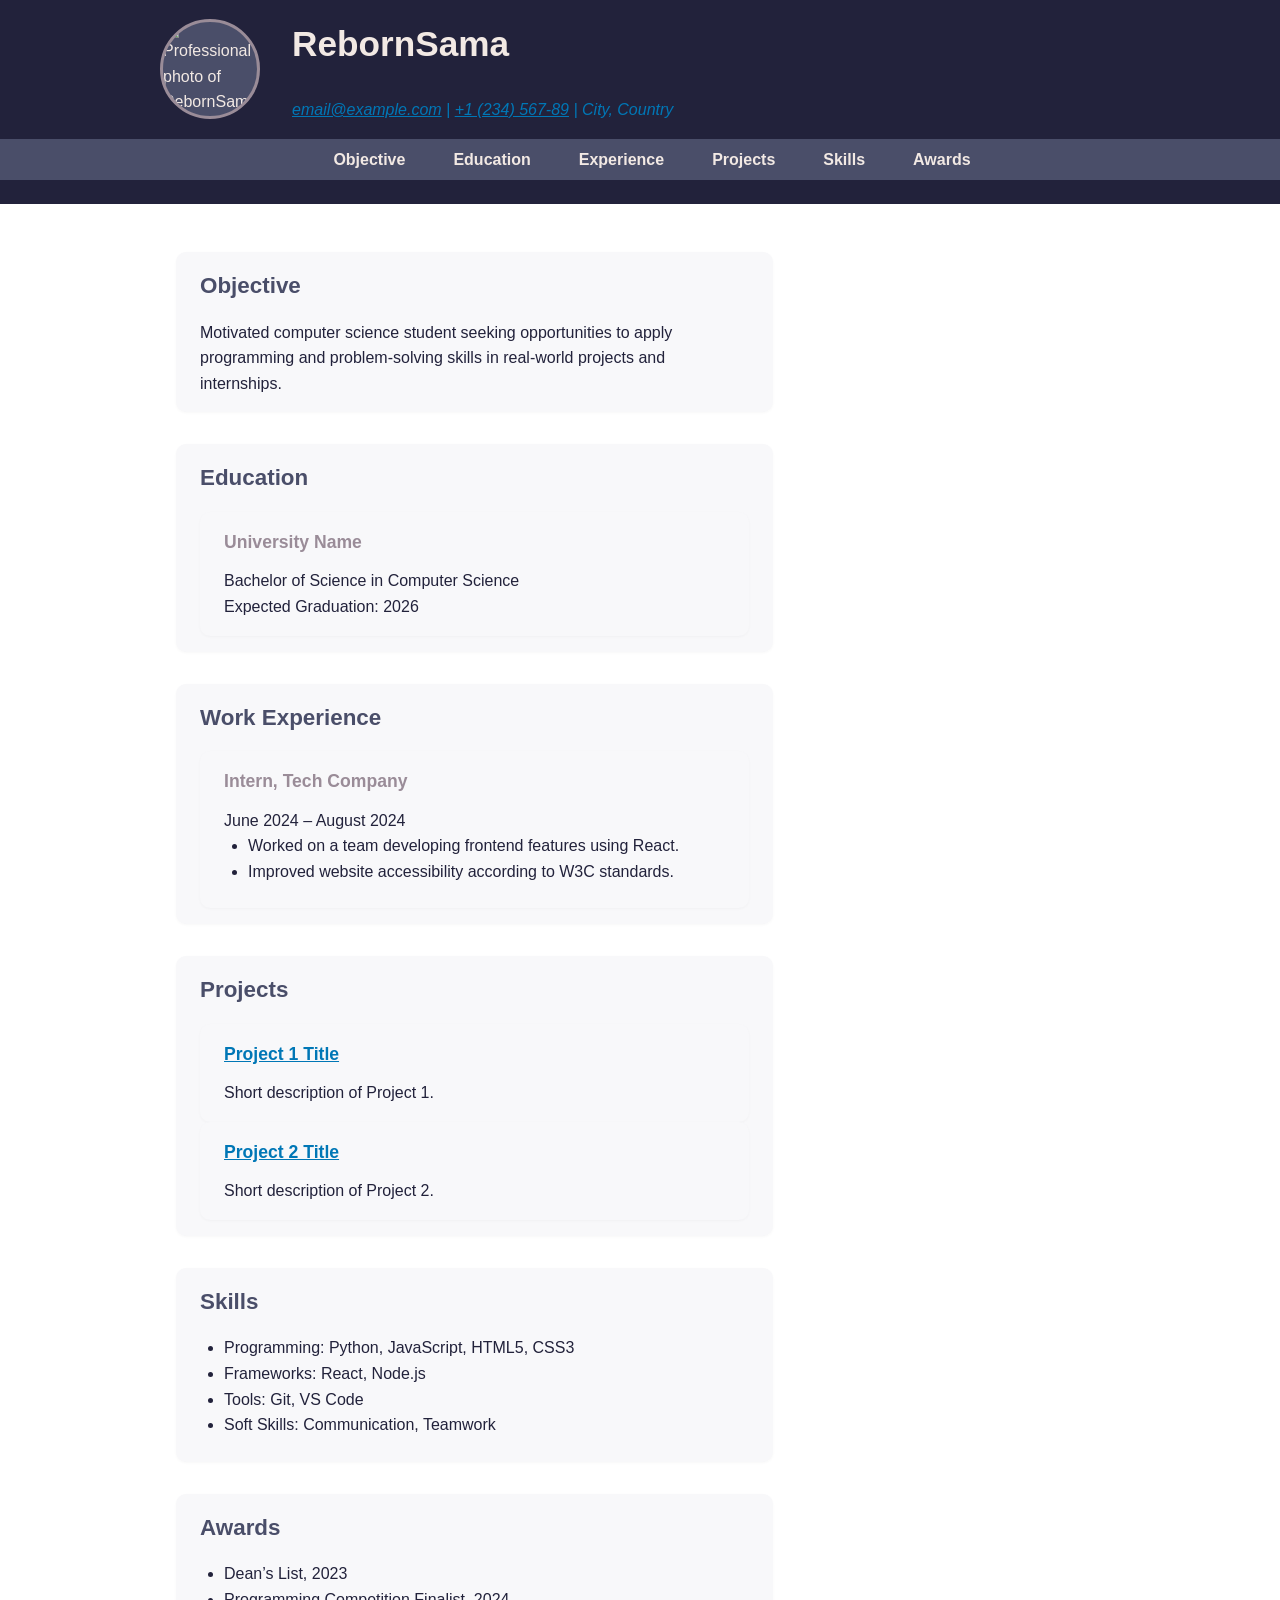
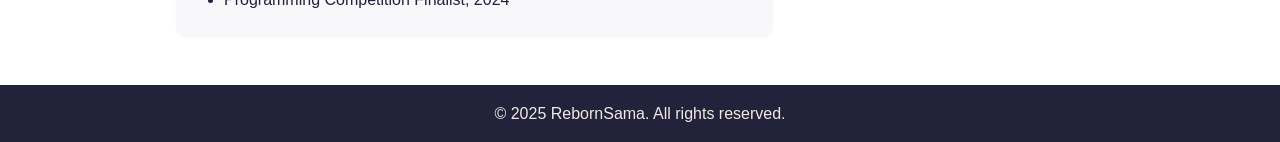
==== index.html @ 3f736b16 "test" ====
<!DOCTYPE html>
<html lang="en">
<head>
    <meta charset="UTF-8">
    <meta name="viewport" content="width=device-width, initial-scale=1.0">
    <title>Student Resume | RebornSama</title>
    <link rel="stylesheet" href="styles.css">
</head>
<body>
    <header>
        <div class="header-content">
            <img src="images/profile.jpg" alt="Professional photo of RebornSama" class="profile-photo">
            <div>
                <h1 id="name">RebornSama</h1>
                <address aria-label="Contact Information">
                    <a href="mailto:email@example.com">email@example.com</a> | 
                    <a href="tel:+123456789">+1 (234) 567-89</a> |
                    <span>City, Country</span>
                </address>
            </div>
        </div>
        <nav aria-label="Main Navigation">
            <ul>
                <li><a href="#objective">Objective</a></li>
                <li><a href="#education">Education</a></li>
                <li><a href="#experience">Experience</a></li>
                <li><a href="#projects">Projects</a></li>
                <li><a href="#skills">Skills</a></li>
                <li><a href="#awards">Awards</a></li>
            </ul>
        </nav>
    </header>
    <main>
        <section id="objective" aria-labelledby="objective-heading">
            <h2 id="objective-heading">Objective</h2>
            <p>Motivated computer science student seeking opportunities to apply programming and problem-solving skills in real-world projects and internships.</p>
        </section>
        <section id="education" aria-labelledby="education-heading">
            <h2 id="education-heading">Education</h2>
            <article>
                <h3>University Name</h3>
                <p>Bachelor of Science in Computer Science</p>
                <p>Expected Graduation: 2026</p>
            </article>
        </section>
        <section id="experience" aria-labelledby="experience-heading">
            <h2 id="experience-heading">Work Experience</h2>
            <article>
                <h3>Intern, Tech Company</h3>
                <p>June 2024 – August 2024</p>
                <ul>
                    <li>Worked on a team developing frontend features using React.</li>
                    <li>Improved website accessibility according to W3C standards.</li>
                </ul>
            </article>
        </section>
        <section id="projects" aria-labelledby="projects-heading">
            <h2 id="projects-heading">Projects</h2>
            <article>
                <h3><a href="project1.html">Project 1 Title</a></h3>
                <p>Short description of Project 1.</p>
            </article>
            <article>
                <h3><a href="project2.html">Project 2 Title</a></h3>
                <p>Short description of Project 2.</p>
            </article>
        </section>
        <section id="skills" aria-labelledby="skills-heading">
            <h2 id="skills-heading">Skills</h2>
            <ul>
                <li>Programming: Python, JavaScript, HTML5, CSS3</li>
                <li>Frameworks: React, Node.js</li>
                <li>Tools: Git, VS Code</li>
                <li>Soft Skills: Communication, Teamwork</li>
            </ul>
        </section>
        <section id="awards" aria-labelledby="awards-heading">
            <h2 id="awards-heading">Awards</h2>
            <ul>
                <li>Dean’s List, 2023</li>
                <li>Programming Competition Finalist, 2024</li>
            </ul>
        </section>
    </main>
    <footer>
        <p>&copy; 2025 RebornSama. All rights reserved.</p>
    </footer>
</body>
</html>
---- styles.css ----
:root {
    --primary-bg: #ffffff;
    --primary-text: #22223b;
    --secondary-bg: #4a4e69;
    --accent: #9a8c98;
    --header-bg: #22223b;
    --header-text: #f2e9e4;
    --footer-bg: #22223b;
    --footer-text: #f2e9e4;
    --link: #0077b6;
    --link-hover: #023e8a;
    --border-radius: 10px;
}

* {
    box-sizing: border-box;
    margin: 0;
    padding: 0;
}

body {
    font-family: 'Segoe UI', Arial, sans-serif;
    background: var(--primary-bg);
    color: var(--primary-text);
    line-height: 1.6;
    min-height: 100vh;
    display: flex;
    flex-direction: column;
}

header {
    background: var(--header-bg);
    color: var(--header-text);
    padding: 1rem 0;
}

.header-content {
    display: flex;
    align-items: center;
    justify-content: center;
    gap: 2rem;
    max-width: 960px;
    margin: 0 auto;
}

.profile-photo {
    width: 100px;
    height: 100px;
    border-radius: 50%;
    object-fit: cover;
    border: 3px solid var(--accent);
    background: var(--secondary-bg);
}

nav {
    margin-top: 1rem;
    background: var(--secondary-bg);
}

nav ul {
    display: flex;
    flex-wrap: wrap;
    justify-content: center;
    list-style: none;
    gap: 1rem;
    padding: 0.5rem 0;
}

nav a {
    color: var(--header-text);
    text-decoration: none;
    font-weight: bold;
    padding: 0.5em 1em;
    border-radius: var(--border-radius);
    transition: background 0.2s, color 0.2s;
}

nav a:hover,
nav a:focus {
    background: var(--accent);
    color: var(--primary-bg);
    outline: 2px solid var(--accent);
}

main {
    max-width: 960px;
    margin: 2rem auto;
    padding: 1rem;
    display: grid;
    gap: 2rem;
    grid-template-columns: 1fr;
}

section, article, aside {
    background: #f8f8fa;
    padding: 1rem 1.5rem;
    border-radius: var(--border-radius);
    box-shadow: 0 1px 3px rgba(0,0,0,0.03);
}

h1, h2, h3 {
    margin-bottom: 0.7em;
    font-weight: 700;
}

h1 {
    font-size: 2.2rem;
}

h2 {
    font-size: 1.4rem;
    color: var(--secondary-bg);
}

h3 {
    font-size: 1.1rem;
    color: var(--accent);
}

ul {
    margin-left: 1.5em;
    margin-bottom: 0.5em;
}

address, a {
    color: var(--link);
}

a:hover, a:focus {
    color: var(--link-hover);
}

footer {
    background: var(--footer-bg);
    color: var(--footer-text);
    text-align: center;
    padding: 1rem 0;
    margin-top: auto;
}

/* Project Image */
.project-image {
    width: 100%;
    max-width: 400px;
    height: auto;
    border-radius: var(--border-radius);
    margin-bottom: 1rem;
    background: #dbeafe;
    object-fit: cover;
    display: block;
    margin-left: auto;
    margin-right: auto;
}

/* Responsive Layout */
@media (min-width: 700px) {
    .header-content {
        flex-direction: row;
        align-items: center;
        justify-content: flex-start;
        gap: 2rem;
    }
    main {
        grid-template-columns: 2fr 1fr;
        gap: 2rem;
    }
    section#objective, section#education, section#experience, section#projects, section#skills, section#awards {
        grid-column: 1;
    }
}

@media (max-width: 699px) {
    .header-content {
        flex-direction: column;
        align-items: center;
        gap: 1rem;
    }
    main {
        grid-template-columns: 1fr;
        padding: 0.5rem;
    }
    section, article, aside {
        padding: 1rem 0.5rem;
    }
}

/* Accessibility */
:focus {
    outline: 2px solid var(--accent);
    outline-offset: 2px;
}

/* High Contrast for Accessibility */
@media (prefers-contrast: more) {
    :root {
        --primary-bg: #fff;
        --primary-text: #000;
        --secondary-bg: #000;
        --accent: #ff0;
        --header-bg: #000;
        --header-text: #fff;
        --footer-bg: #000;
        --footer-text: #fff;
        --link: #00f;
        --link-hover: #f00;
    }
}
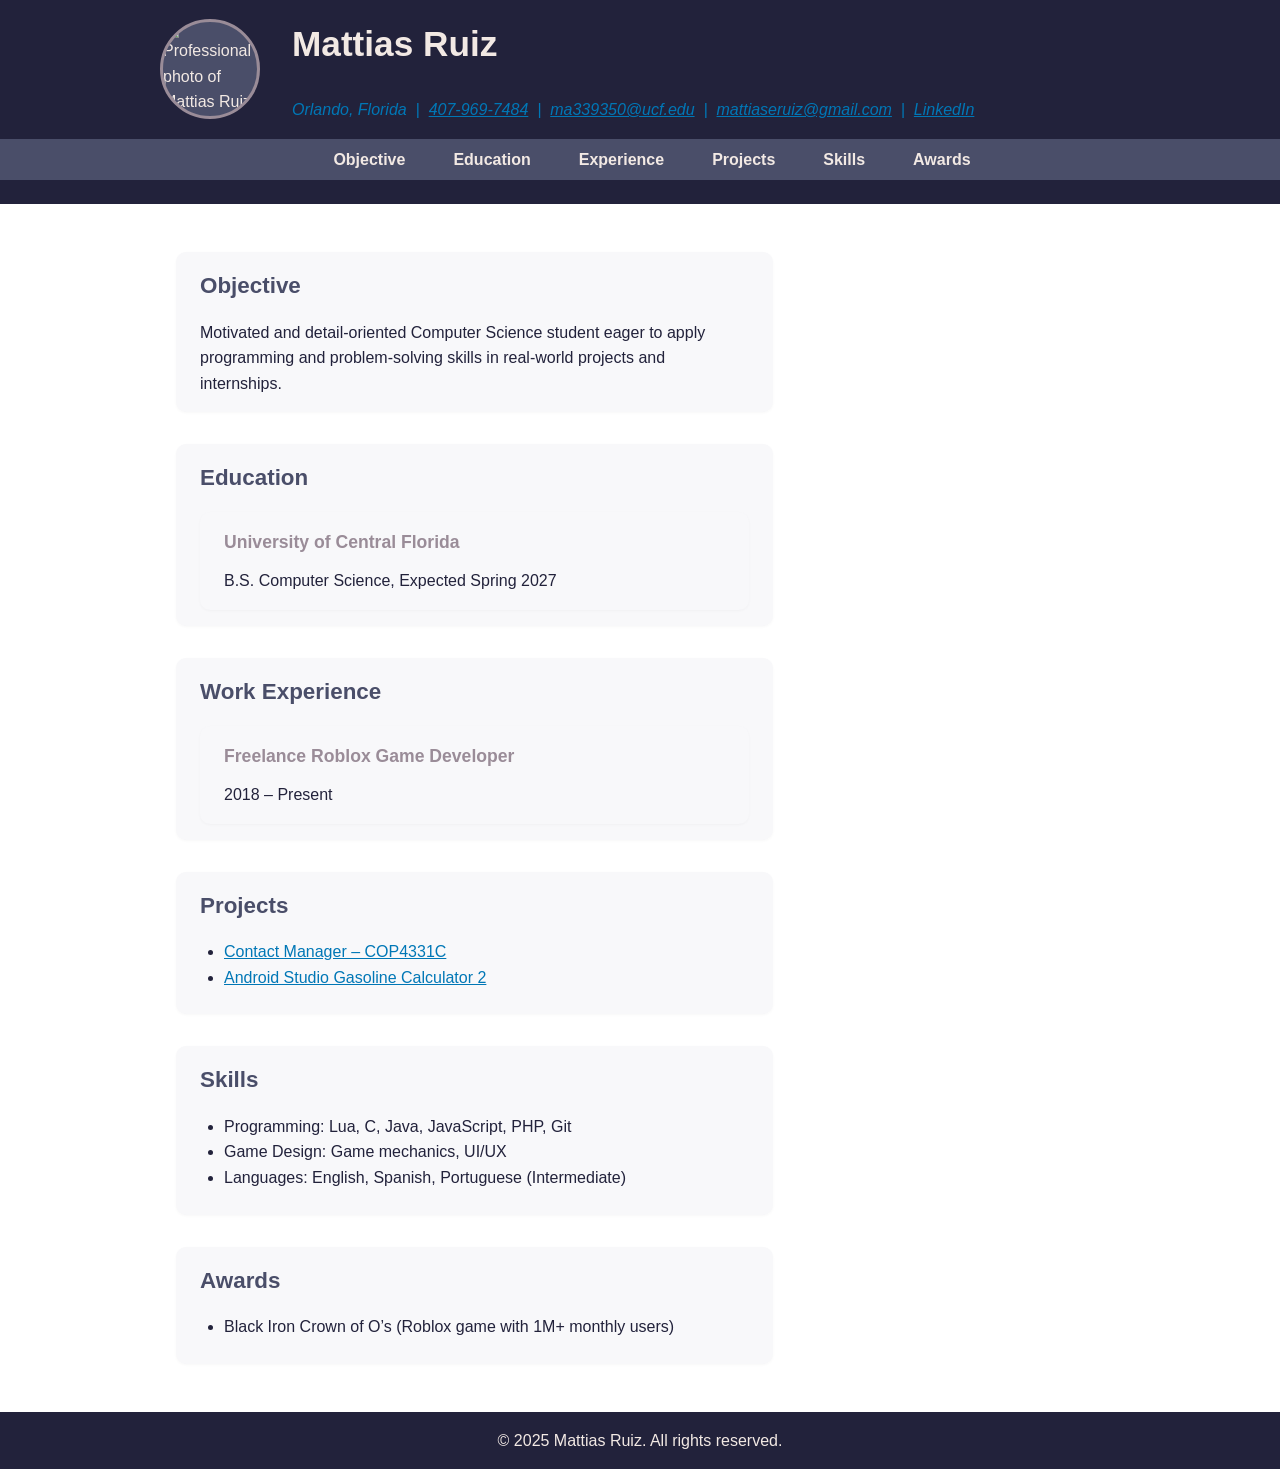
==== commit d534a413: "check" ====
--- a/index.html
+++ b/index.html
@@ -3,19 +3,23 @@
 <head>
     <meta charset="UTF-8">
     <meta name="viewport" content="width=device-width, initial-scale=1.0">
-    <title>Student Resume | RebornSama</title>
+    <title>Mattias Ruiz | Resume</title>
     <link rel="stylesheet" href="styles.css">
 </head>
 <body>
     <header>
         <div class="header-content">
-            <img src="images/profile.jpg" alt="Professional photo of RebornSama" class="profile-photo">
+            <img src="images/profile.jpg" alt="Professional photo of Mattias Ruiz" class="profile-photo">
             <div>
-                <h1 id="name">RebornSama</h1>
+                <h1 id="name">Mattias Ruiz</h1>
                 <address aria-label="Contact Information">
-                    <a href="mailto:email@example.com">email@example.com</a> | 
-                    <a href="tel:+123456789">+1 (234) 567-89</a> |
-                    <span>City, Country</span>
+                    Orlando, Florida &nbsp;|&nbsp;
+                    <a href="tel:+14079697484">407-969-7484</a> &nbsp;|&nbsp;
+                    <a href="mailto:ma339350@ucf.edu">ma339350@ucf.edu</a>
+                    &nbsp;|&nbsp;
+                    <a href="mailto:mattiaseruiz@gmail.com">mattiaseruiz@gmail.com</a>
+                    &nbsp;|&nbsp;
+                    <a href="https://www.linkedin.com/in/mattias-ruiz-66240b305/" target="_blank" rel="noopener">LinkedIn</a>
                 </address>
             </div>
         </div>
@@ -33,57 +37,50 @@
     <main>
         <section id="objective" aria-labelledby="objective-heading">
             <h2 id="objective-heading">Objective</h2>
-            <p>Motivated computer science student seeking opportunities to apply programming and problem-solving skills in real-world projects and internships.</p>
+            <p>Motivated and detail-oriented Computer Science student eager to apply programming and problem-solving skills in real-world projects and internships.</p>
         </section>
         <section id="education" aria-labelledby="education-heading">
             <h2 id="education-heading">Education</h2>
             <article>
-                <h3>University Name</h3>
-                <p>Bachelor of Science in Computer Science</p>
-                <p>Expected Graduation: 2026</p>
+                <h3>University of Central Florida</h3>
+                <p>B.S. Computer Science, Expected Spring 2027</p>
             </article>
         </section>
         <section id="experience" aria-labelledby="experience-heading">
             <h2 id="experience-heading">Work Experience</h2>
             <article>
-                <h3>Intern, Tech Company</h3>
-                <p>June 2024 – August 2024</p>
-                <ul>
-                    <li>Worked on a team developing frontend features using React.</li>
-                    <li>Improved website accessibility according to W3C standards.</li>
-                </ul>
+                <h3>Freelance Roblox Game Developer</h3>
+                <p>2018 – Present</p>
             </article>
         </section>
         <section id="projects" aria-labelledby="projects-heading">
             <h2 id="projects-heading">Projects</h2>
-            <article>
-                <h3><a href="project1.html">Project 1 Title</a></h3>
-                <p>Short description of Project 1.</p>
-            </article>
-            <article>
-                <h3><a href="project2.html">Project 2 Title</a></h3>
-                <p>Short description of Project 2.</p>
-            </article>
+            <ul>
+                <li>
+                    <a href="project1.html">Contact Manager – COP4331C</a>
+                </li>
+                <li>
+                    <a href="project2.html">Android Studio Gasoline Calculator 2</a>
+                </li>
+            </ul>
         </section>
         <section id="skills" aria-labelledby="skills-heading">
             <h2 id="skills-heading">Skills</h2>
             <ul>
-                <li>Programming: Python, JavaScript, HTML5, CSS3</li>
-                <li>Frameworks: React, Node.js</li>
-                <li>Tools: Git, VS Code</li>
-                <li>Soft Skills: Communication, Teamwork</li>
+                <li>Programming: Lua, C, Java, JavaScript, PHP, Git</li>
+                <li>Game Design: Game mechanics, UI/UX</li>
+                <li>Languages: English, Spanish, Portuguese (Intermediate)</li>
             </ul>
         </section>
         <section id="awards" aria-labelledby="awards-heading">
             <h2 id="awards-heading">Awards</h2>
             <ul>
-                <li>Dean’s List, 2023</li>
-                <li>Programming Competition Finalist, 2024</li>
+                <li>Black Iron Crown of O’s (Roblox game with 1M+ monthly users)</li>
             </ul>
         </section>
     </main>
     <footer>
-        <p>&copy; 2025 RebornSama. All rights reserved.</p>
+        <p>&copy; 2025 Mattias Ruiz. All rights reserved.</p>
     </footer>
 </body>
 </html>
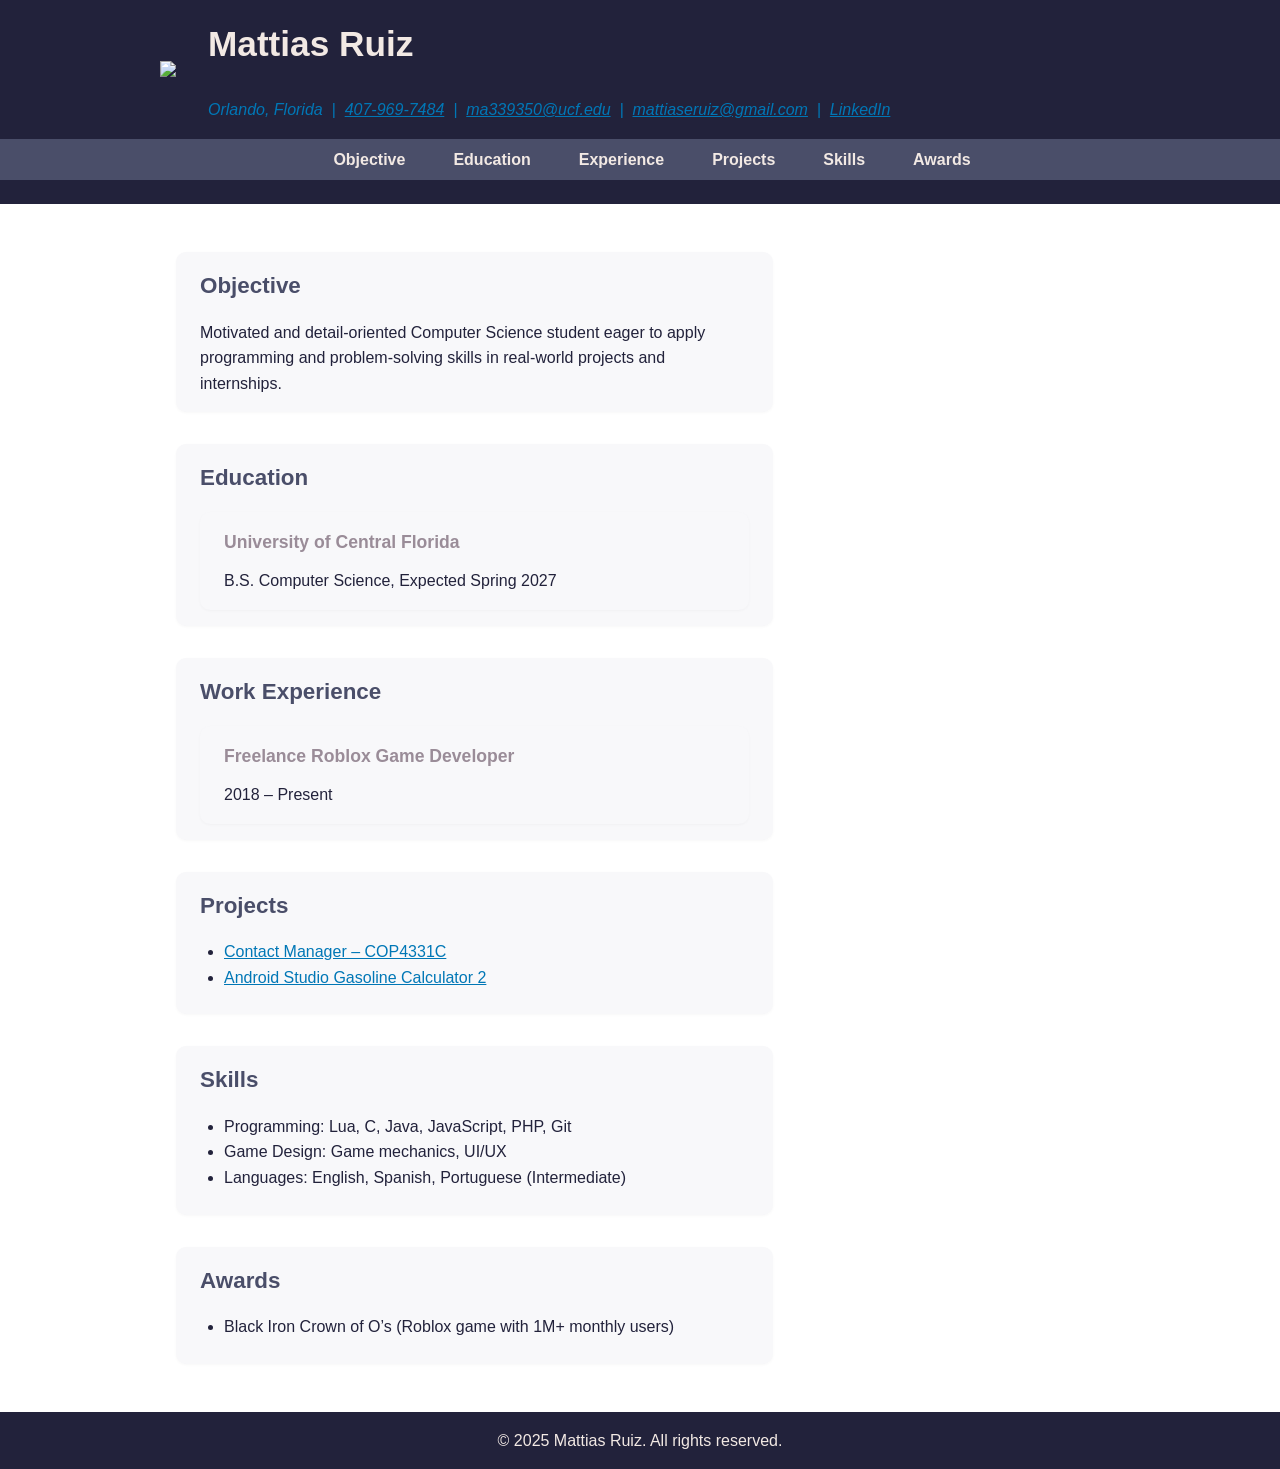
==== commit 4da3f056: "git commit -m "Update profile photo"" ====
--- a/index.html
+++ b/index.html
@@ -9,7 +9,7 @@
 <body>
     <header>
         <div class="header-content">
-            <img src="images/profile.jpg" alt="Professional photo of Mattias Ruiz" class="profile-photo">
+            <img src="images/headshot.jpg">
             <div>
                 <h1 id="name">Mattias Ruiz</h1>
                 <address aria-label="Contact Information">
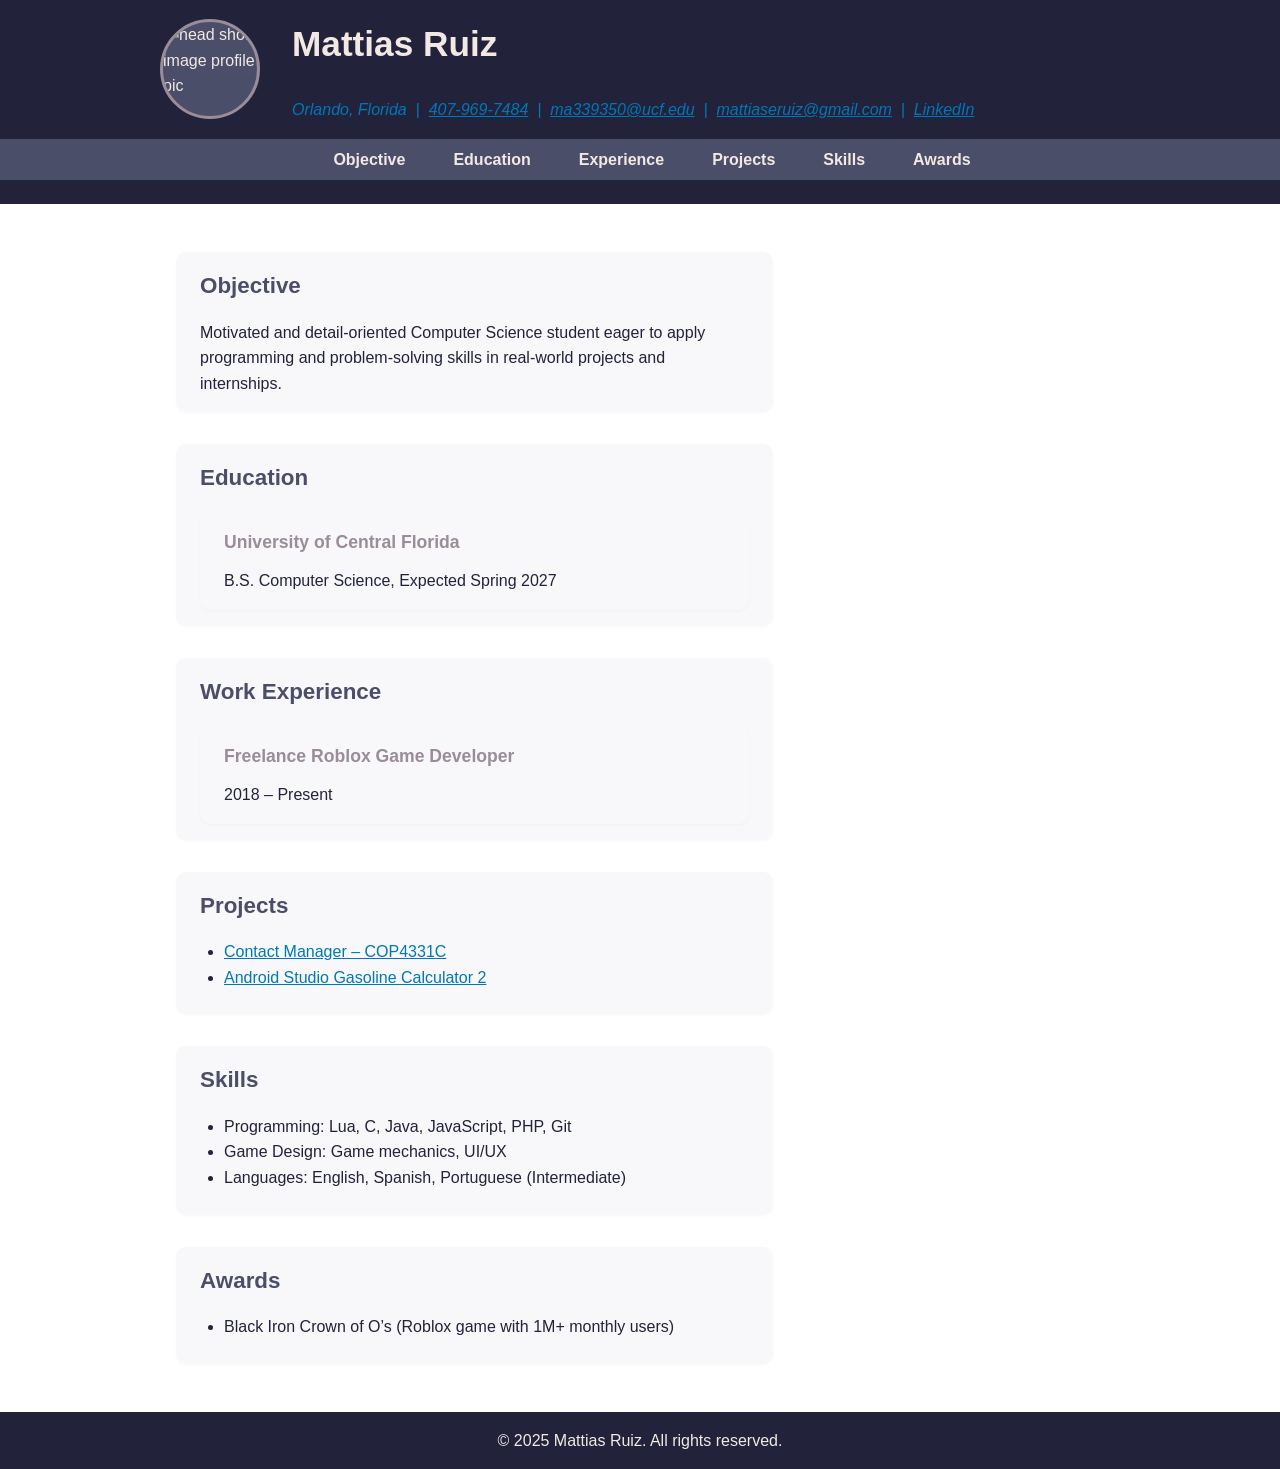
==== commit 99da468b: "headshot adding linkdin" ====
--- a/index.html
+++ b/index.html
@@ -9,7 +9,7 @@
 <body>
     <header>
         <div class="header-content">
-            <img src="images/headshot.jpg">
+          <img src="images/headshot.jpg" alt="head shot image profile pic" class="profile-photo">
             <div>
                 <h1 id="name">Mattias Ruiz</h1>
                 <address aria-label="Contact Information">
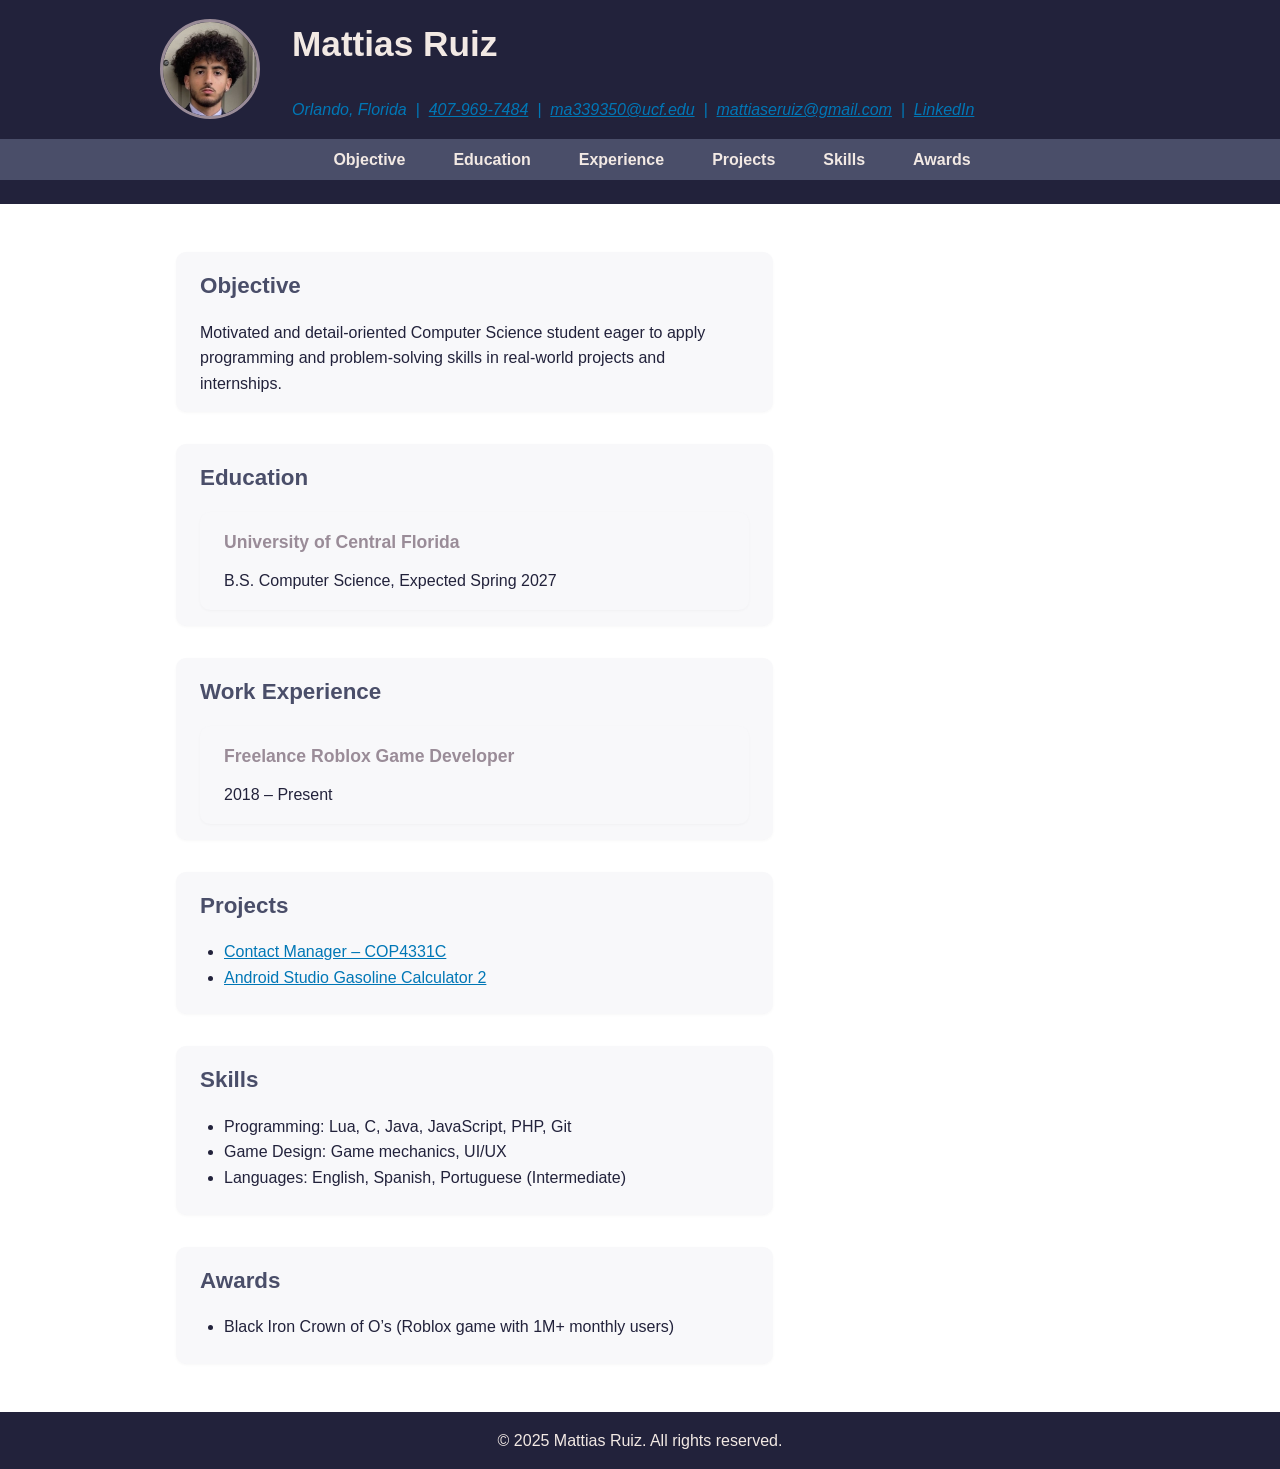
==== commit 6f353430: "fixed image" ====
--- a/index.html
+++ b/index.html
@@ -9,7 +9,7 @@
 <body>
     <header>
         <div class="header-content">
-          <img src="images/headshot.jpg" alt="head shot image profile pic" class="profile-photo">
+          <img src="images/headshot.png" alt="head shot image profile pic" class="profile-photo">
             <div>
                 <h1 id="name">Mattias Ruiz</h1>
                 <address aria-label="Contact Information">
